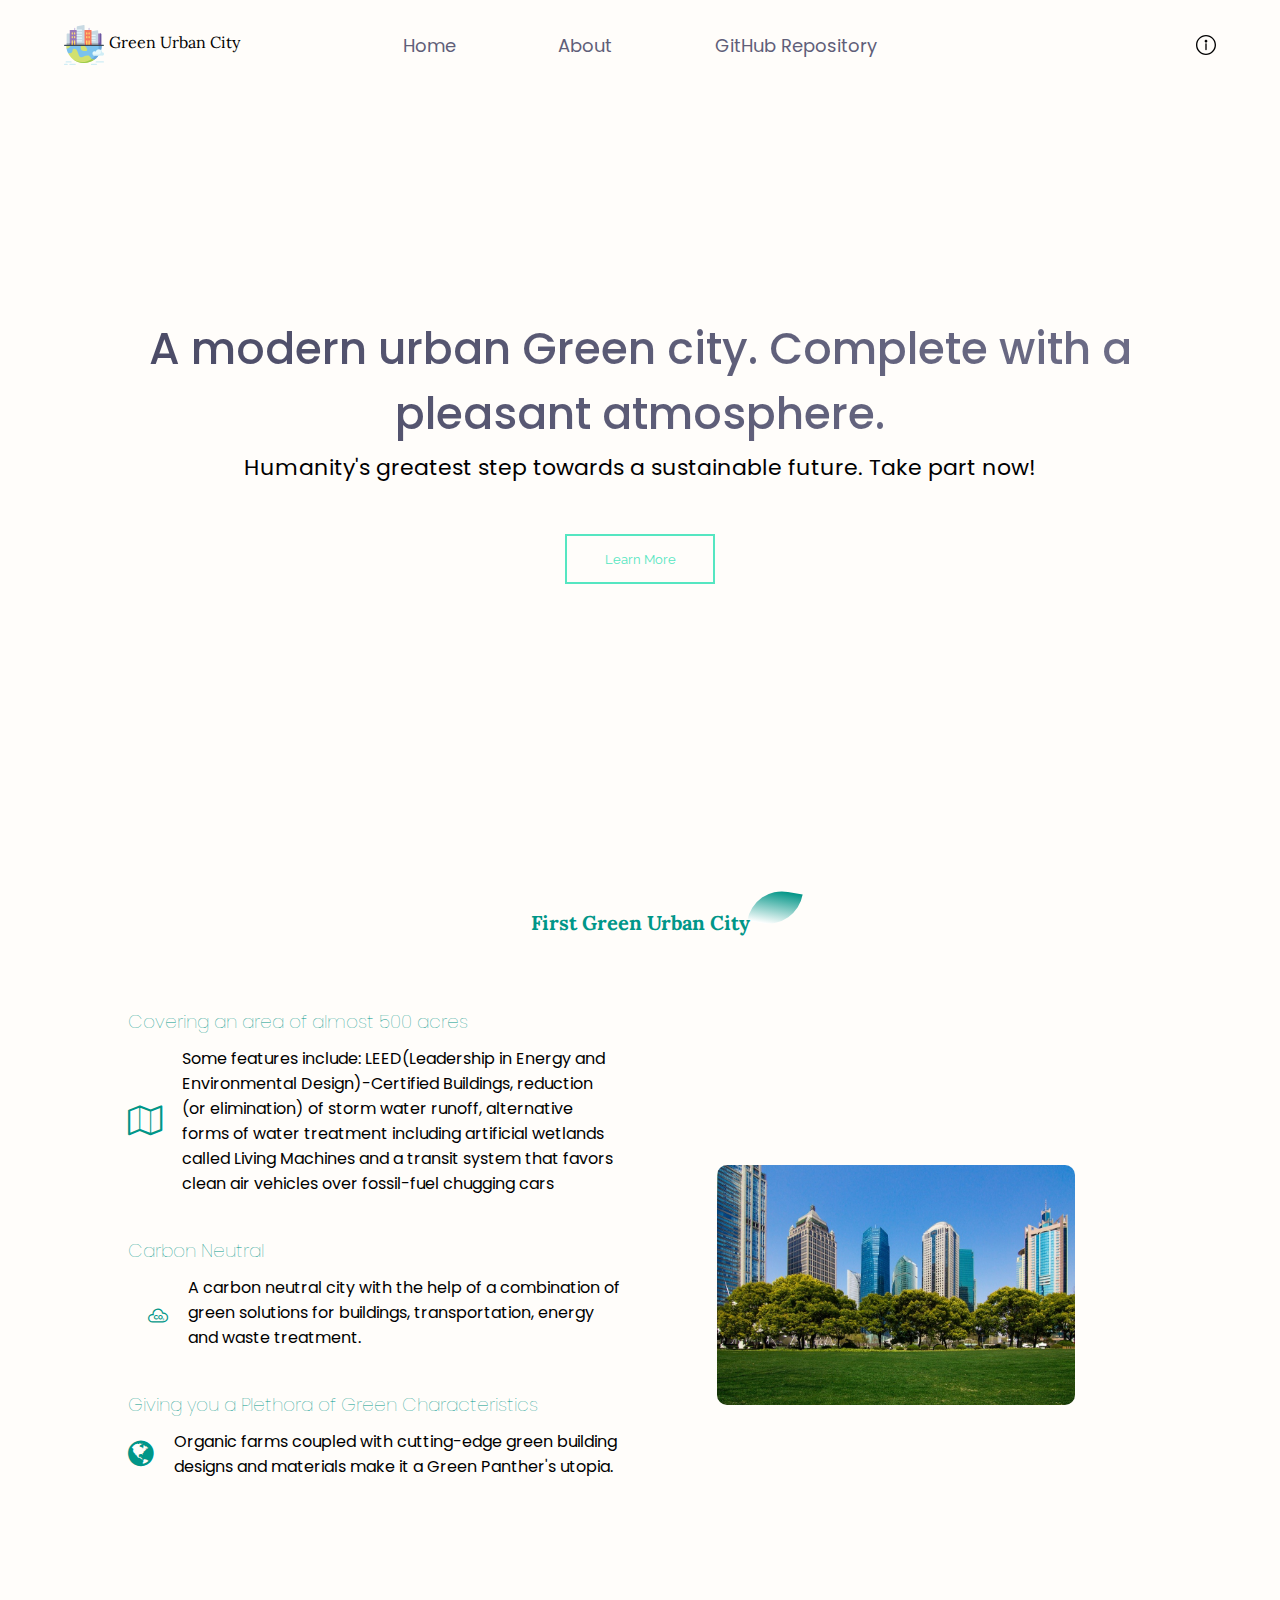
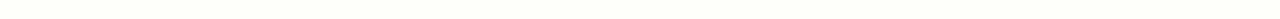
==== index.html @ e2263562 "Initial Commit" ====
<!DOCTYPE html>
<html lang="en">
<head>
    <meta charset="UTF-8">
    <meta http-equiv="X-UA-Compatible" content="IE=edge">
    <meta name="viewport" content="width=device-width, initial-scale=1.0">
    <link href="https://fonts.googleapis.com/css2?family=Lora:ital@1&display=swap" rel="stylesheet"> 
    <link rel="stylesheet" type="text/css" href="./mycollection/font/flaticon.css"> 
    <link href="https://fonts.googleapis.com/css2?family=Raleway:wght@300&display=swap" rel="stylesheet"> 
    <link href="https://fonts.googleapis.com/css2?family=Poppins:wght@300&display=swap" rel="stylesheet"> 
    <link rel="stylesheet" href="./style.css">
    <link rel="stylesheet" href="https://stackpath.bootstrapcdn.com/font-awesome/4.7.0/css/font-awesome.min.css">
    <title>landing-page</title>
</head>
<body>
    <header>
        <div class="logo">
            <img src="./img/logo.svg" alt="logo" width="40" height="40">
            <h4 class="logo-image">Green Urban City</h4>
        </div>
        <nav>
            <ul class="nav-links">
                <li><a class="nav-link" href="">Home</a></li>
                <li><a class="nav-link" href="">About</a></li>
                <li><a class="nav-link" href="">GitHub Repository</a></li>
            </ul>
        </nav>
        <div class="information">
            <img src="./img/information.svg" alt="last-info" width="20" height="20">
        </div>
    </header>
    <!-- Site's actual content goes here. Alternatively use: div -->
    <main>
        <section class="presentation">
            <div class="introduction">
                <div class="intro-text">
                    <h1> A modern urban <span >Green</span> city. Complete with a pleasant atmosphere.</h1>
                    <p>Humanity's greatest step towards a sustainable future. Take part now!</p>
                </div>
                <div class="cta">
                    <a href="#features" class="nounderline"><button class="cta-select">Learn More</button></a>
                </div>
            </div>
            
        </section>
        <!-- Features -->
        <section id="features">
            <div class="title-text">
                <p>First Green Urban City</p>
            </div>
                <div class="feature-box">
                    <div class="features">
                        <h3>Covering an area of almost 500 acres</h3>
                        <div class="features-desc">
                            <div class="feature-icon">
                                <i class="fa fa-map-o"></i>
                            </div>
                            <div class="feature-text">
                                <p>Some features include: LEED(Leadership in Energy and Environmental Design)-Certified Buildings, reduction (or elimination) of storm water runoff, alternative forms of water treatment including artificial wetlands called Living Machines and a transit system that favors clean air vehicles over fossil-fuel chugging cars</p>
                            </div>
                        </div>
                        <h3>Carbon Neutral</h3>
                        <div class="features-desc">
                            <div class="feature-icon">
                                <i class="flaticon-carbon-dioxide"></i>
                            </div>
                            <div class="feature-text">
                                <p>A carbon neutral city with the help of a combination of green solutions for buildings, transportation, energy and waste treatment.</p>
                            </div>
                        </div>
                        <h3>Giving you a Plethora of Green Characteristics</h3>
                        <div class="features-desc">
                            <div class="feature-icon">
                                <i class="fa fa-globe"></i>
                            </div>
                            <div class="feature-text">
                                <p>Organic farms coupled with cutting-edge green building designs and materials make it a Green Panther's utopia. </p>
                            </div>
                        </div>
                    </div>
                    <div class="features-img">
                        <img src="./img/GreenCity1.jpg" alt="">
                    </div>
                </div>
        </section>
    </main>
</body>
</html>
---- mycollection/font/flaticon.css ----
/*
  	Flaticon icon font: Flaticon
  	Creation date: 24/02/2021 04:38
  	*/

@font-face {
  font-family: "Flaticon";
  src: url("./Flaticon.eot");
  src: url("./Flaticon.eot?#iefix") format("embedded-opentype"),
       url("./Flaticon.woff2") format("woff2"),
       url("./Flaticon.woff") format("woff"),
       url("./Flaticon.ttf") format("truetype"),
       url("./Flaticon.svg#Flaticon") format("svg");
  font-weight: normal;
  font-style: normal;
}

@media screen and (-webkit-min-device-pixel-ratio:0) {
  @font-face {
    font-family: "Flaticon";
    src: url("./Flaticon.svg#Flaticon") format("svg");
  }
}

[class^="flaticon-"]:before, [class*=" flaticon-"]:before,
[class^="flaticon-"]:after, [class*=" flaticon-"]:after {   
  font-family: Flaticon;
        font-size: 20px;
font-style: normal;
margin-left: 20px;
}

.flaticon-carbon-dioxide:before { content: "\f100"; }
---- style.css ----
*{
    margin: 0px;
    padding: 0px;
    box-sizing: border-box;
}
html {
    scroll-behavior: smooth;
}
body{
    font-family: "Poppins", sans-serif;
    background-color: #FFFDFA;
    /* background-image: url('./img/GreenCity1.jpg');
    
    background-repeat: no-repeat;

    background-attachment: fixed;

    background-size: cover;
    color: #FFFFFF; */
}
button{
    font-family: "Raleway", sans-serif;
}

header{
    display: flex;
    width: 90%;
    height: 10vh;
    margin: auto;
    align-items: center;
}
.logo, .nav-links, .information{
    display: flex;
}
.logo-image{
    font-family: "Lora";
    font-weight: 400;
    margin: 5px;
    padding-top: 2px;
}
.logo{
    flex: 1;
}
.nav-links{
    justify-content: space-around;
    list-style: none;
}
.nav-link{
    color: #5f5f79;
    font-size: 18px;
    text-decoration: none;
}
nav{
    flex: 2;
}
.information{
    flex: 1;
    justify-content: flex-end;
}

.presentation{
    text-align: center;
    display: flex;
    width: 90%;
    margin: auto;
    min-height: 80vh;
    align-items: center;

}
.introduction{
    flex: 1;
}
.intro-text h1{
    font-size: 44px;
    font-weight: 500;
    background: linear-gradient(to right, #494964, #6f6f89 );
    -webkit-background-clip: text;
    -webkit-text-fill-color: transparent;
} 
.intro-text p{
    margin-top: 5px;
    font-size: 22px;
}
.cta{
    text-align: center; 
    padding: 50px 0px 0px 0px;
}
a.nounderline{
    text-decoration: none;
}
.cta-select{
    border: 2px solid #55E6C1;
    background: transparent;
    color: #55E6C1;
    width: 150px;
    height: 50px;
    cursor: pointer;
    transition: 0.5s;
    position: relative;
    overflow: hidden;
}
.cta-select:hover{
    color: #FFFFFF;

}
.cta-select::before{
    content: "";
    position: absolute;
    left: 0;
    width: 100%;
    height: 0%;
    background: #55E6C1;
    z-index: -1;
    transition: 0.5s;
    bottom: 0;
    border-radius: 50% 50% 0 0;
}

.cta-select:hover::before{
    height: 180%;
}
.cover{
    flex: 1;
}
.cover img{
    height: 60vh;
    padding-left: 10%;
}
/* span.green{
    color: #45ed53;
    background: none;
} */

#features{
    width: 100%;
    padding: 100px 0;
}
.title-text{
    text-align: center;
    padding-bottom: 70px;
}
.title-text p{
    margin: auto;
    font-size: 20px;
    color: #009688;
    font-weight: bold;
    position: relative;
    z-index: 1;
    font-family: "Lora", sans-serif;
    display: inline-block;
}

.title-text p::after{
    content: '';
    width: 50px;
    height: 35px;
    background: linear-gradient(#019587, #FFFFFF);
    position: absolute;
    top: -20px;
    z-index: -1;
    transform: rotate(10deg);
    border-top-left-radius: 35px;
    border-bottom-right-radius: 35px;
}
.title-text h3{
    padding-top: 20px;
    font-size: 20px;
    font-family: "Poppins", sans-serif;
}

.feature-box{
    width: 80%;
    margin: auto;
    display: flex;
    flex-wrap: wrap;
    align-items: center;
    text-align: center;
}

.features{
    flex-basis: 50%;

}
.features-img{
    flex-basis: 50%;
    margin: auto;
    overflow: hidden;
}

.features-img img{
    margin-top: 10%;
    width: 70%;
    border-radius: 10px;
}
.features h3{
    text-align: left;
    margin-bottom: 10px;
    font-weight: 100;
    color: #009688;
}

.features-desc{
    display: flex;
    align-items: center;
    margin-bottom: 40px;
}

.feature-icon{
    width: 50px;
    height: 50px;
    font-size: 30px;
    line-height: 50px;
    border-radius: 8px;
    color: #009688;
}
.feature-text p{
    padding: 0 20px;
    text-align: initial;
}
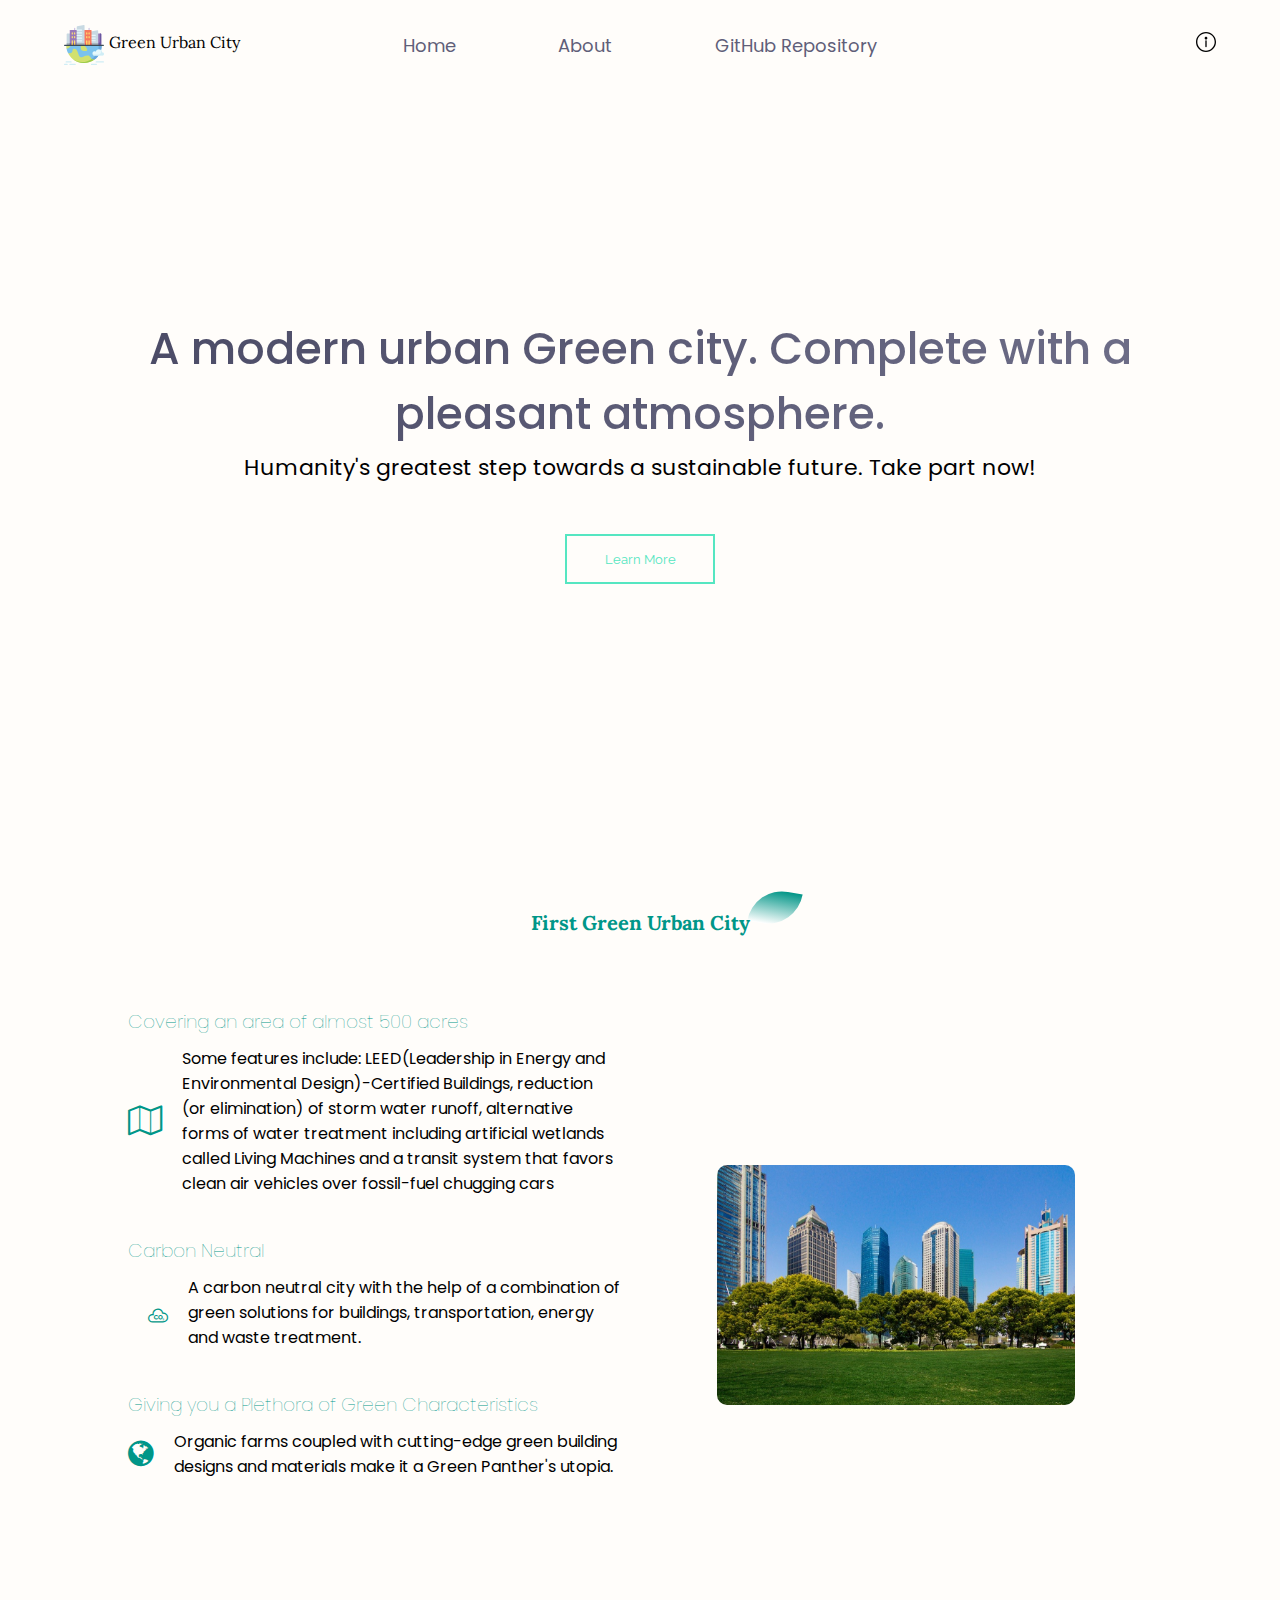
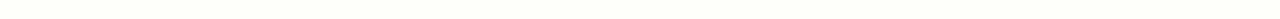
==== commit 9e6cd25b: "Update index.html" ====
--- a/index.html
+++ b/index.html
@@ -4,13 +4,14 @@
     <meta charset="UTF-8">
     <meta http-equiv="X-UA-Compatible" content="IE=edge">
     <meta name="viewport" content="width=device-width, initial-scale=1.0">
-    <link href="https://fonts.googleapis.com/css2?family=Lora:ital@1&display=swap" rel="stylesheet"> 
+    <link href="https://fonts.googleapis.com/css2?family=Lora:ital@1&display=swap" rel="stylesheet">
+    <link rel="icon" href="./img/logo.svg"> 
     <link rel="stylesheet" type="text/css" href="./mycollection/font/flaticon.css"> 
     <link href="https://fonts.googleapis.com/css2?family=Raleway:wght@300&display=swap" rel="stylesheet"> 
     <link href="https://fonts.googleapis.com/css2?family=Poppins:wght@300&display=swap" rel="stylesheet"> 
     <link rel="stylesheet" href="./style.css">
     <link rel="stylesheet" href="https://stackpath.bootstrapcdn.com/font-awesome/4.7.0/css/font-awesome.min.css">
-    <title>landing-page</title>
+    <title>Sample Green Urban City</title>
 </head>
 <body>
     <header>
@@ -22,11 +23,11 @@
             <ul class="nav-links">
                 <li><a class="nav-link" href="">Home</a></li>
                 <li><a class="nav-link" href="">About</a></li>
-                <li><a class="nav-link" href="">GitHub Repository</a></li>
+                <li><a class="nav-link" href="https://github.com/atharva-ux/samplegreenurbancity">GitHub Repository</a></li>
             </ul>
         </nav>
         <div class="information">
-            <img src="./img/information.svg" alt="last-info" width="20" height="20">
+            <a href="https://github.com/atharva-ux/samplegreenurbancity/blob/main/README.md"><img src="./img/information.svg" alt="last-info" width="20" height="20"></a>
         </div>
     </header>
     <!-- Site's actual content goes here. Alternatively use: div -->
